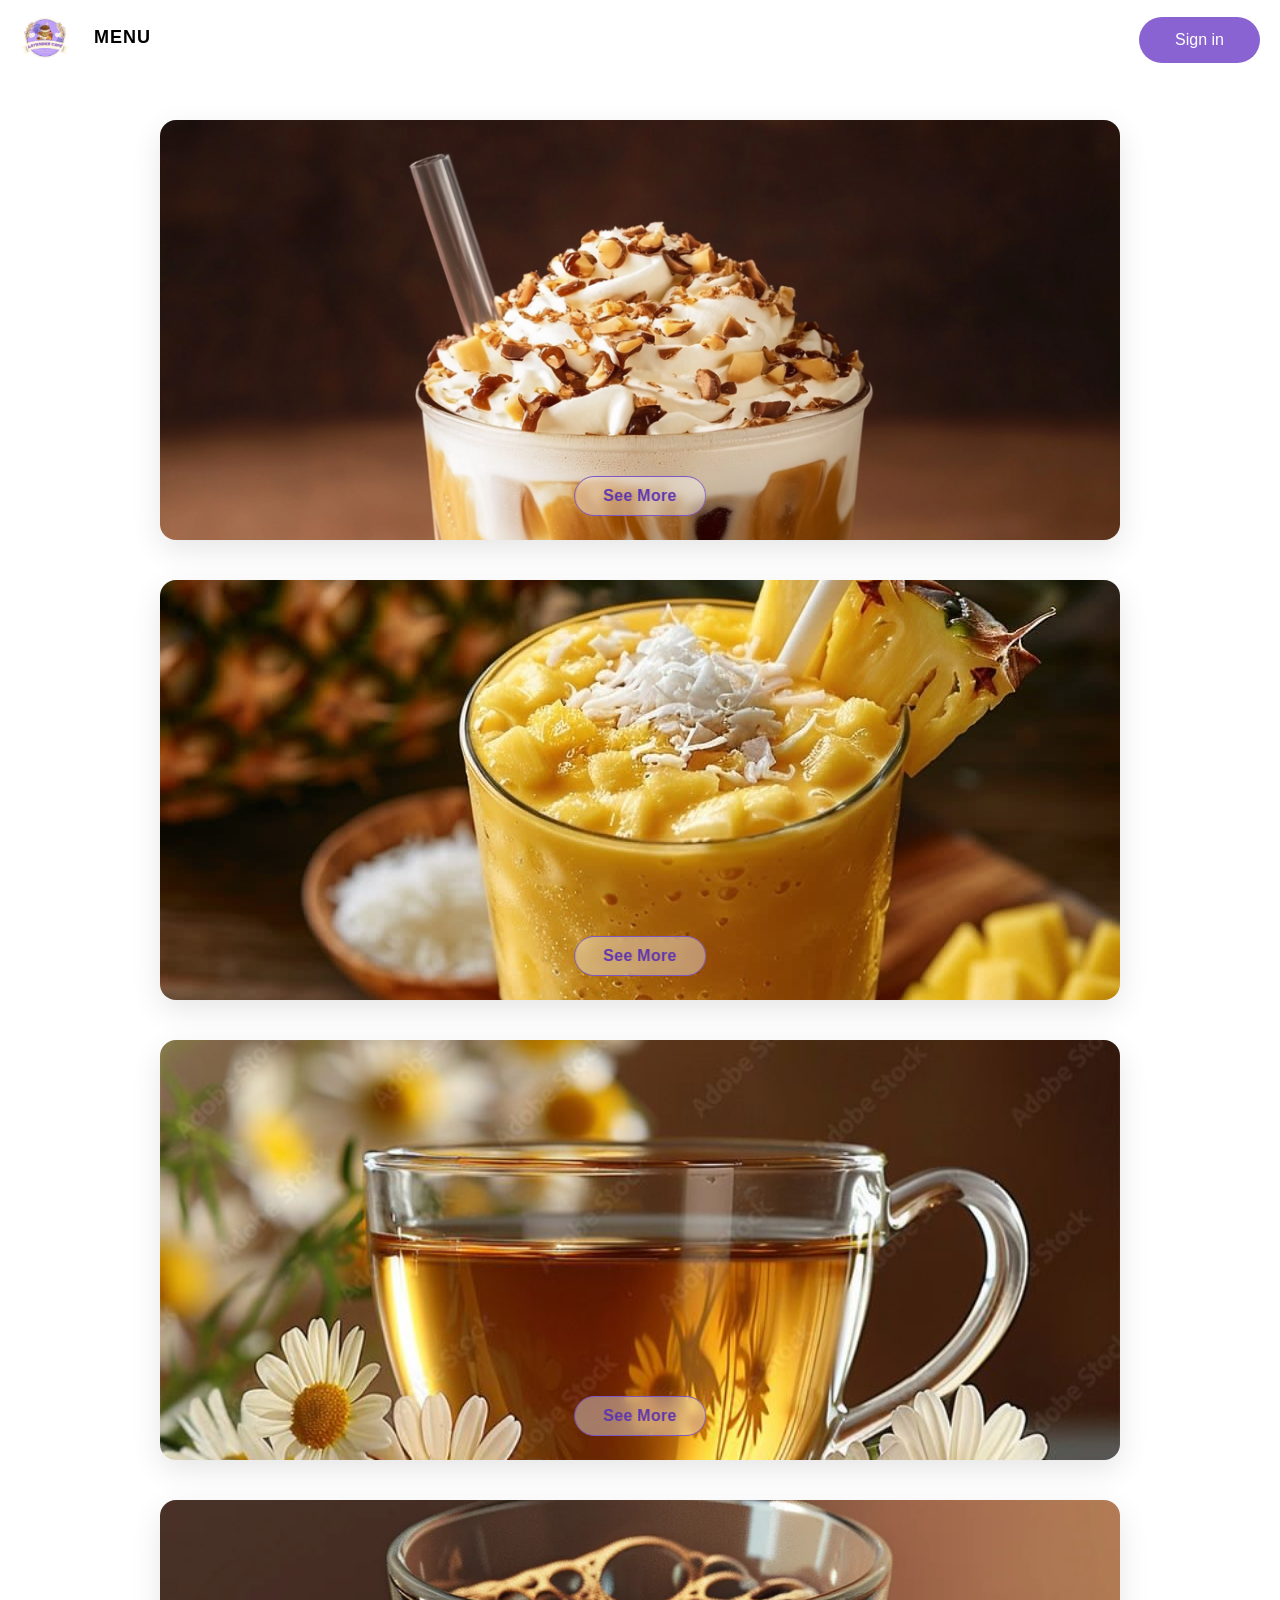
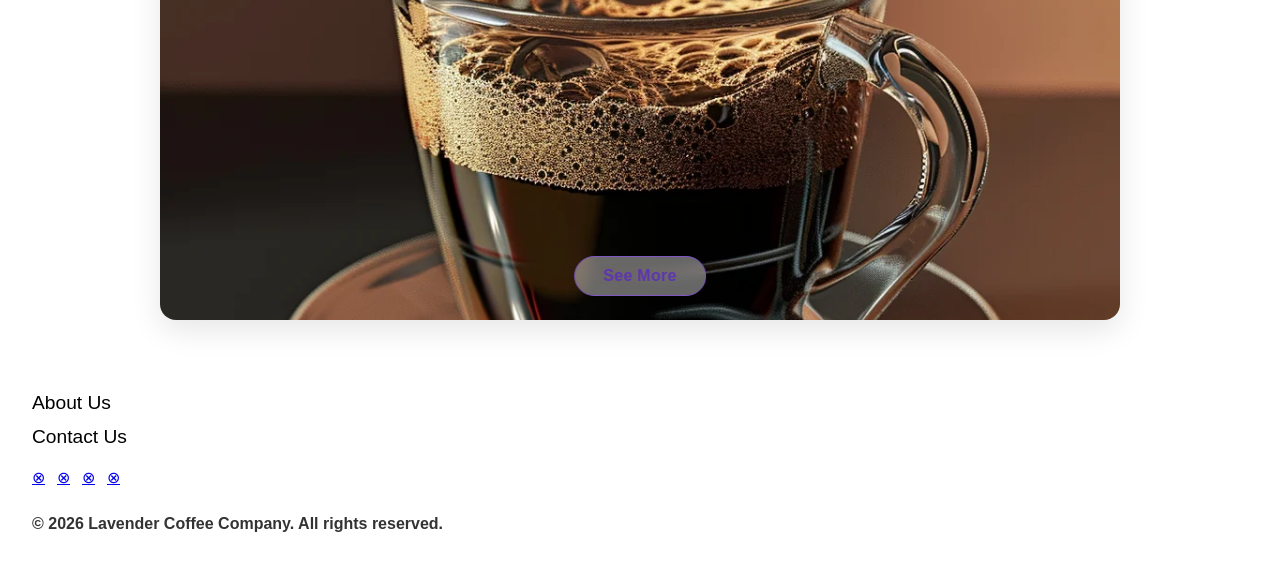
==== HTML/index.html @ 545b3971 "organized files" ====
<!DOCTYPE html>
<html lang="en">
<head>
    <meta charset="UTF-8">
    <meta name="viewport" content="width=device-width, initial-scale=1.0">
    <title>Document</title>
    <link rel="stylesheet" href="styles.css">
    <script src="site-header.js" defer></script>
    <script src="site-footer.js" defer></script>
</head>
<body>
  <site-header></site-header>

  <div class="content">

        <div class="hero-card">
            <img src="images/iced hazelnut latte.png" class="hero-image img-1" alt="Iced Coffee">
            <a href="menu.html#2_" class="overlay-btn">See More</a>
        </div>

        <div class="hero-card">
            <img src="images/Pineapple Smoothie.jpg" class="hero-image img-2" alt="Smoothies">
            <a href="menu.html#4_" class="overlay-btn">See More</a>
        </div>

        <div class="hero-card">
            <img src="images/Chamomile Tea.jpg" class="hero-image img-3" alt="Tea">
            <a href="menu.html#5_" class="overlay-btn">See More</a>
        </div>

        <div class="hero-card">
            <img src="images/americano.webp" class="hero-image img-4" alt="Coffee">
            <a href="menu.html#3_" class="overlay-btn">See More</a>
        </div>
  </div>

  <site-footer></site-footer>

</body>
</html>
---- HTML/styles.css ----
/* ==========================================
   BASE STYLES
   ========================================== */
* {
  margin: 0;
  padding: 0;
  box-sizing: border-box;
  font-family: Arial, sans-serif;
}

body {
  background-color: #ffffff;
  color: #333333;
  min-height: 100vh;
  display: flex;
  flex-direction: column;
}

site-header {
  display: block;
  width: 100;
}

site-footer {
  display: block;
  width: 100%;
  margin-top: auto;
}

.container, 
.content, 
.about-container, 
.contact-page-wrapper, 
.login-container {
  flex: 1;
}

/* ==========================================
    NAVBAR & FOOTER
   ========================================== */
.navbar {
  display: flex;
  align-items: center;
  justify-content: flex-start;
  width: 100%;            
  min-height: 80px;
  padding: 10px 20px;           
}

.nav-left {
  display: flex;
  align-items: center;
  gap: 1.5rem;
}

.nav-right {
  margin-left: auto;
}

.logo {
  height: 50px; 
  width: auto;
}

.menu-btn {
  position: relative;
  background: none;
  border: none;
  font-size: 18px;
  font-weight: 700;
  cursor: pointer;
  text-decoration: none;
  color: #000000;
  padding-bottom: 6px;
  letter-spacing: 1px;
  display: inline-block;
  transition: color 0.2s ease;
}

.menu-btn:hover {
  color: #8a63d2;
}

.menu-btn.active::after {
  content: "";
  position: absolute;
  bottom: 0;
  left: 0;
  width: 100%;
  height: 4px;
  background-color: #8a63d2;
  border-radius: 2px 2px 0 0;
}

.sign-in-btn {
  background-color: #8a63d2; 
  color: #ffffff;
  padding: 14px 36px;
  border-radius: 50px;     
  text-decoration: none;
  font-weight: 500;
  font-size: 16px;
  display: inline-block;
}

/* Footer */
.footer {
  width: 100%;
  padding: 2rem;
  display: flex;
  flex-direction: column;
  gap: 1.25rem;  
}

.footer-nav {
  display: flex;
  flex-direction: column;
  align-items: flex-start;
  gap: 0.75rem;
}

.footer-nav a {
  font-size: 1.2rem;
  text-decoration: none;
  color: #000000;
}

.social {
  display: flex;
  flex-direction: column;
  align-items: flex-start;
  gap: 0.5rem;
}

.social-icons {
  display: flex;
  gap: 0.75rem;
}

.copyright {
  font-size: 1.0rem;
  font-weight: 600;
  margin-top: 0.5rem;
  font-family: sans-serif;
}


/* ==========================================
    HOME PAGE 
   ========================================== */
.content {
  width: 100%;
  max-width: 1000px;
  margin: 40px auto; 
  padding: 0 20px;
  display: flex;
  flex-direction: column;
  align-items: center;    
  gap: 40px;
}

.hero-card {
  position: relative;
  width: 100%;
  display: flex;
  align-items: center;
  justify-content: center;
}

.hero-image {
 width: 100%;
  height: 420px;
  object-fit: cover;
  display: block;
  border-radius: 16px;
  box-shadow: 0 10px 30px rgba(0, 0, 0, 0.1);
  transition: transform 0.4s ease, box-shadow 0.4s ease;
}

.overlay-btn {
  position: absolute;
  bottom: 24px;                 
  left: 50%;
  transform: translateX(-50%);   
  display: inline-block;
  padding: 10px 28px;
  border: 1.5px solid #7E57C2;   
  color: #5E35B1;                
  background-color: rgba(255, 255, 255, 0.4);
  backdrop-filter: blur(4px);
  border-radius: 50px;
  text-decoration: none;
  font-weight: 700;
  font-size: 1rem;
  letter-spacing: 0.3px;
  transition: opacity 0.3s ease, background-color 0.3s ease;
  z-index: 2;
}

.overlay-btn:hover {
  opacity: 0.75;
  background-color: rgba(255, 255, 255, 0.88);
}

.img-1 { 
  object-position: top; 
}

.img-2 { 
  object-position: 50% 30%; 
}

.img-3 { 
  object-position: center; 
}

.img-4 { 
  object-position: 50% 30%; 
}


/* ==========================================
   LOGIN PAGE
   ========================================== */
.login-page-body {
  background-color: #f4f4f4;
  display: flex;
  flex-direction: column;
  min-height: 100vh;
  margin: 0;
}

.login-container {
  flex: 1;
  display: flex;
  align-items: center;
  justify-content: center;
  padding: 40px 20px;
}

.login-wrapper {
  width: 100%;
  max-width: 500px;
}

.back-link {
  display: inline-block;
  color: #967BB6;
  text-decoration: none;
  font-weight: 700;
  font-size: 0.95rem;
  margin-bottom: 24px;
  transition: color 0.2s ease;
}

.back-link:hover {
  color: #7E57C2;
}

.login-heading {
  text-align: center;
  font-size: 1.5rem;
  font-weight: 700;
  color: #000000;
  margin-bottom: 30px;
  letter-spacing: -0.2px;
}

.form-container {
  background-color: #333333;
  padding: 40px;
  width: 100%;
  border-radius: 12px;
}

.input-group {
  margin-bottom: 18px;
}

.input-group input {
  width: 100%;
  padding: 12px 20px;
  font-size: 15px;
  color: #333333;
  box-sizing: border-box;
  border-radius: 25px;
  border: 1px solid #ccc;
}

.input-group input::placeholder {
  color: #555555;
}

.button-group {
  display: flex;
  justify-content: flex-end;
}

.btn-submit {
  background: linear-gradient(to bottom, #967BB6 0%, #7E57C2 100%);
  color: #ffffff;
  font-size: 18px;
  font-weight: bold;
  padding: 10px 24px;
  border: 1px solid #967BB6;
  border-radius: 25px;
  cursor: pointer;
  transition: background 0.2s;
}

.btn-submit:hover {
  background: linear-gradient(to bottom, #7E57C2 100%);
}

.btn-submit:active {
  transform: translateY(1px);
  box-shadow: inset 0 2px 4px rgba(0, 0, 0, 0.4);
}


/* ==========================================
    MENU PAGE
   ========================================== */
.container {
  display: flex;
  width: 100%;
  max-width: 1200px;
  margin: 0 auto;
  padding: 20px;
  gap: 60px;
}

.sidebar {
  width: 220px;
  flex-shrink: 0;
}

.sidebar h2 {
  font-size: 1.1rem;
  margin: 24px 0 12px 0;
  color: #000;
}

.category-list {
  list-style: none;
}

.category-list li {
  margin-bottom: 12px;
}

.category-list a {
  text-decoration: none;
  color: #6b6b6b;
  font-size: 1.3rem;
  transition: color 0.2s;
}

.category-list a:hover,
.category-list a.active {
  color: #000;
}

.main-content {
  flex-grow: 1;
}

.drinks {
  color: #6b6b6b;
  font-size: 0.9rem;
  margin-bottom: 8px;
}

.drinks span {
  color: #000;
  font-weight: bold;
}

.content-header h1 {
  font-size: 2rem;
  margin-bottom: 32px;
}

.product-grid {
  display: grid;
  grid-template-columns: repeat(4, 1fr);
  gap: 32px 20px;
}

.product-card {
  display: flex;
  flex-direction: column;
  align-items: center;
  text-align: center;
  cursor: pointer;
}

.image-wrapper {
  width: 140px;
  height: 140px;
  border-radius: 50%;
  display: flex;
  align-items: center;
  justify-content: center;
  margin-bottom: 16px;
  overflow: hidden;
}

.image-wrapper img {
  width: 100%;
  height: 100%;
  object-fit: cover;
  transition: transform 0.3s ease;
}

.product-card:hover .image-wrapper img {
  transform: scale(1.08);
}

.product-title {
  width: 100%;
  max-width: 140px;
  text-align: center;
  font-size: 1rem;
  font-weight: 500;
  color: #212121;
  line-height: 1.3;
}

.product-modal-overlay {
  display: flex;
  pointer-events: none;
  position: fixed;
  top: 0;
  left: 0;
  width: 100%;
  height: 100%;
  background-color: rgba(0, 0, 0, 0.6);
  z-index: 1000;
  align-items: center;
  justify-content: center;
  opacity: 0;
  transition: opacity 0.25s ease-in-out, visibility 0.25s ease-in-out;
}

.product-modal-overlay.active {
  display: flex;
  pointer-events: auto;
  opacity: 1;
}

.product-modal {
  background-color: #ffffff;
  width: 90%;
  max-width: 750px;
  border-radius: 4px;
  display: flex;
  position: relative;
  box-shadow: 0 4px 24px rgba(0, 0, 0, 0.2);
  overflow: hidden;
  transform: scale(0.95);
  transition: transform 0.25s cubic-bezier(0.2, 0.8, 0.2, 1);
}

.product-modal-overlay.active .product-modal {
  transform: scale(1);
}

.modal-close-btn {
  position: absolute;
  top: 16px;
  right: 20px;
  background: none;
  border: none;
  font-size: 32px;
  cursor: pointer;
  color: #1a1a1a;
  z-index: 10;
  line-height: 1;
}

.modal-left {
  width: 45%;
  background-color: #967BB6;
  display: flex;
  align-items: center;
  justify-content: center;
  padding: 50px 30px;
}

.modal-left img {
  width: 100%;
  max-height: 340px;
  object-fit: contain;
}

.modal-right {
  width: 55%;
  padding: 50px 36px;
  display: flex;
  flex-direction: column;
  justify-content: flex-start;
}

.modal-title {
  font-size: 1.8rem;
  font-weight: 700;
  color: #000000;
  margin-bottom: 6px;
}

.modal-calories {
  font-size: 0.95rem;
  color: #6b6b6b;
  margin-bottom: 16px;
  display: flex;
  align-items: center;
  gap: 4px;
}

.info-icon {
  font-size: 0.85rem;
  color: #6b6b6b;
  cursor: pointer;
}

.modal-description {
  font-size: 0.95rem;
  color: #333333;
  line-height: 1.5;
}

.sidebar .category-list + .category-list {
  margin-top: 36px;
}


/* ==========================================
   CONTACTS PAGE
   ========================================== */
.contact-page-wrapper {
  min-height: calc(100vh - 80px);
  display: flex;
  align-items: center;
  justify-content: center;
  background-color: #ffffff;
  padding: 20px;
}

.contact-card {
  width: 100%;
  max-width: 480px;
  display: flex;
  flex-direction: column;
}

.title {
  font-size: 2.2rem;
  font-weight: 300;
  color: #1a1a1a;
  margin-bottom: 8px;
}

.title span {
  font-weight: 700;
}

.email-text {
  color: #8c82b5;
  font-size: 1rem;
  margin-bottom: 28px;
}

.contact-form {
  display: flex;
  flex-direction: column;
  gap: 16px;
}

.form-input,
.form-textarea {
  width: 100%;
  padding: 14px 16px;
  border: 1.5px solid #2d2d2d;
  border-radius: 2px;
  font-size: 1rem;
  color: #1a1a1a;
  background-color: #ffffff;
  outline: none;
}

.form-input::placeholder,
.form-textarea::placeholder {
  color: #a0a0a0;
}

.form-input:focus,
.form-textarea:focus {
  border-color: #000000;
}

.form-textarea {
  min-height: 140px;
  resize: vertical;
}

.submit-btn {
  align-self: flex-start;
  padding: 12px 32px;
  border: 1.5px solid #2d2d2d;
  background-color: #ffffff;
  color: #1a1a1a;
  font-size: 0.95rem;
  font-weight: 600;
  cursor: pointer;
  border-radius: 2px;
  transition: all 0.2s ease;
}

.submit-btn:hover {
  background-color: #1a1a1a;
  color: #ffffff;
}


/* ==========================================
   ABOUT PAGE
   ========================================== */
.about-container {
  width: 100%;
  max-width: 1000px;
  margin: 0 auto;
  display: flex;
  flex-direction: column;
  align-items: center;
}

.image-section {
  margin-top: 20px;
  display: flex;
  justify-content: center;
  width: 100%;
  margin-bottom: 20px;
}

.image-section img {
  width: 100%;
  height: auto;
  display: block;
}

.text-section {
  width: 100%;
  text-align: center;
  padding: 40px 20px 60px 20px;
}

.text-section h2 {
  font-size: 2.5rem;
  font-weight: 400;
  margin-bottom: 24px;
  letter-spacing: 1px;
}

.text-section p {
  font-size: 1.2rem;
  font-weight: 400;
  color: #333;
}
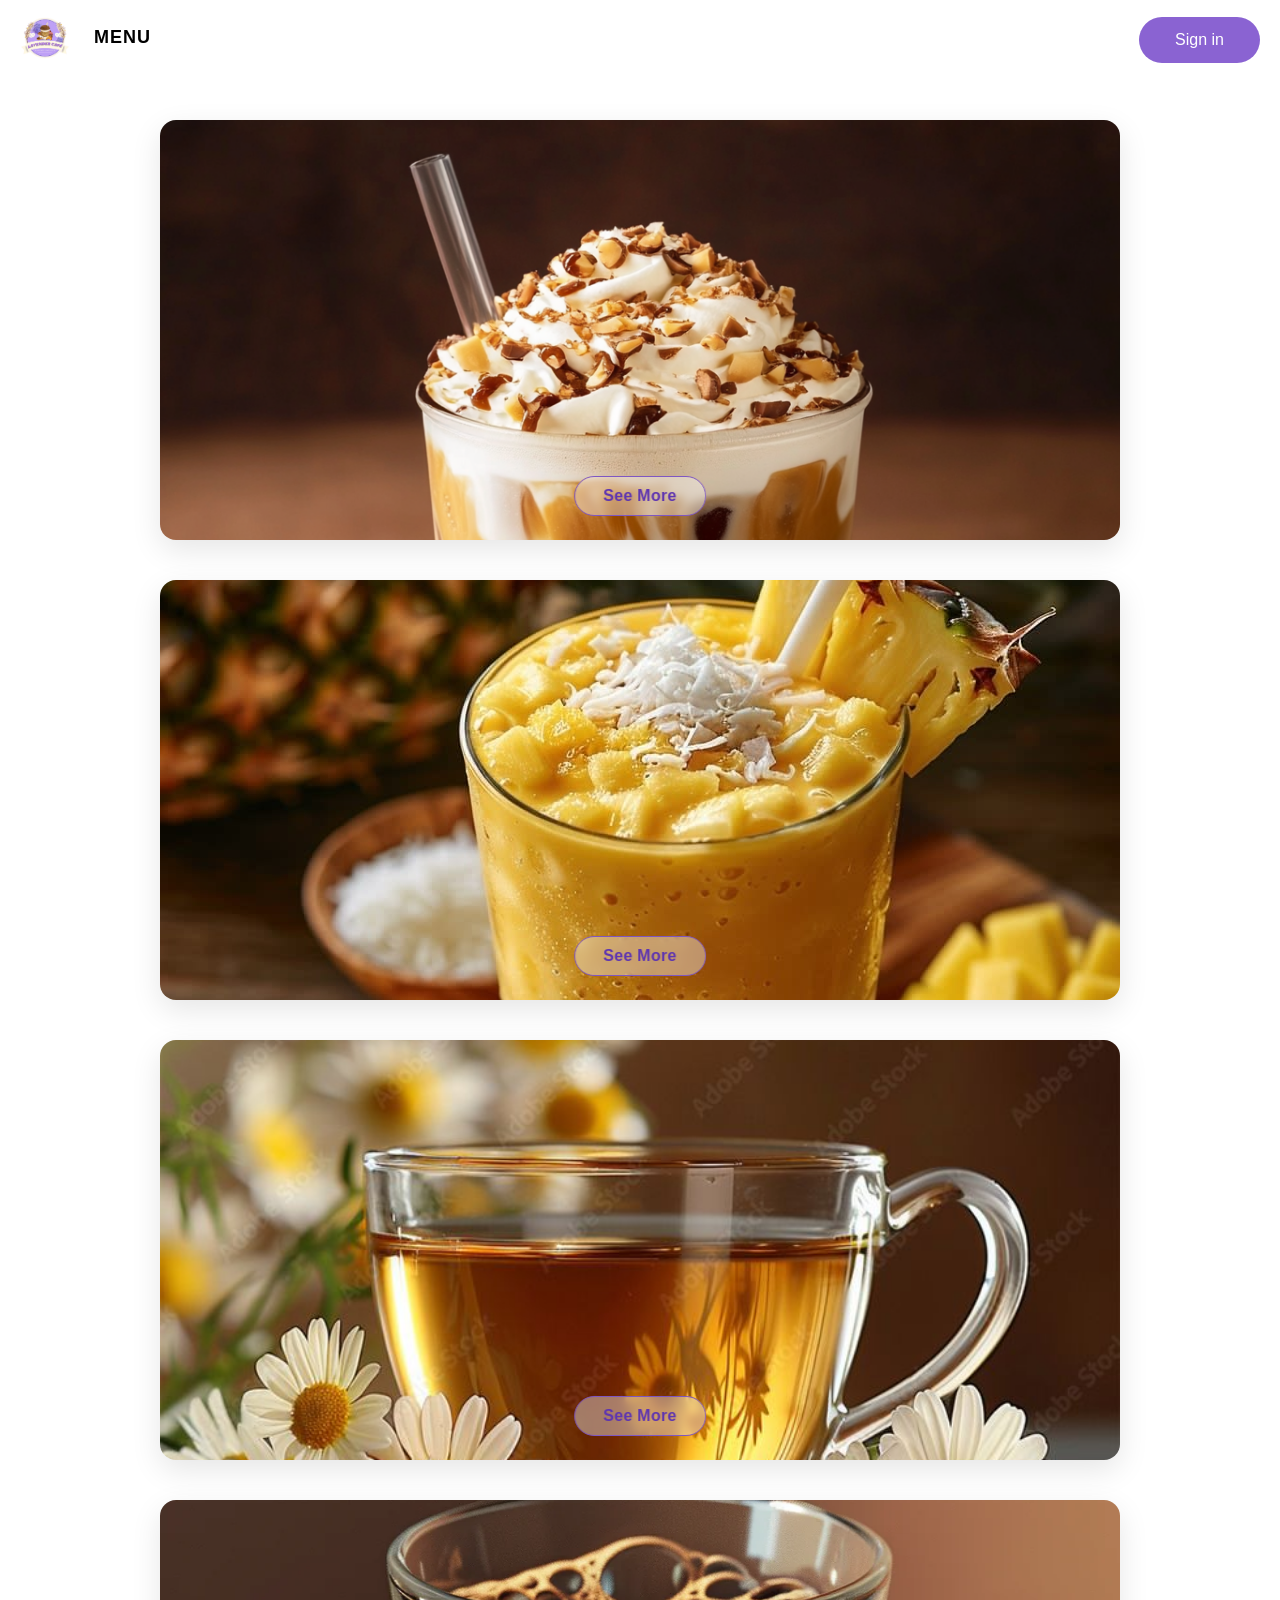
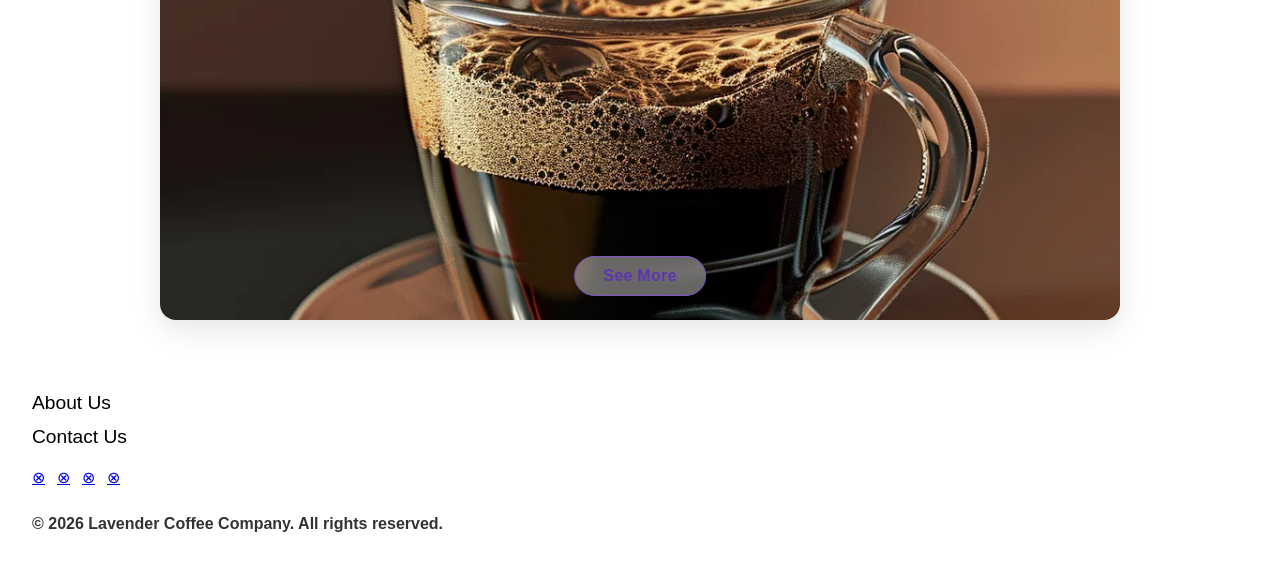
==== commit db1a18ff: "added shopping cart logo" ====
--- a/HTML/index.html
+++ b/HTML/index.html
@@ -3,7 +3,7 @@
 <head>
     <meta charset="UTF-8">
     <meta name="viewport" content="width=device-width, initial-scale=1.0">
-    <title>Document</title>
+    <title>Lavenders Cafe</title>
     <link rel="stylesheet" href="styles.css">
     <script src="site-header.js" defer></script>
     <script src="site-footer.js" defer></script>
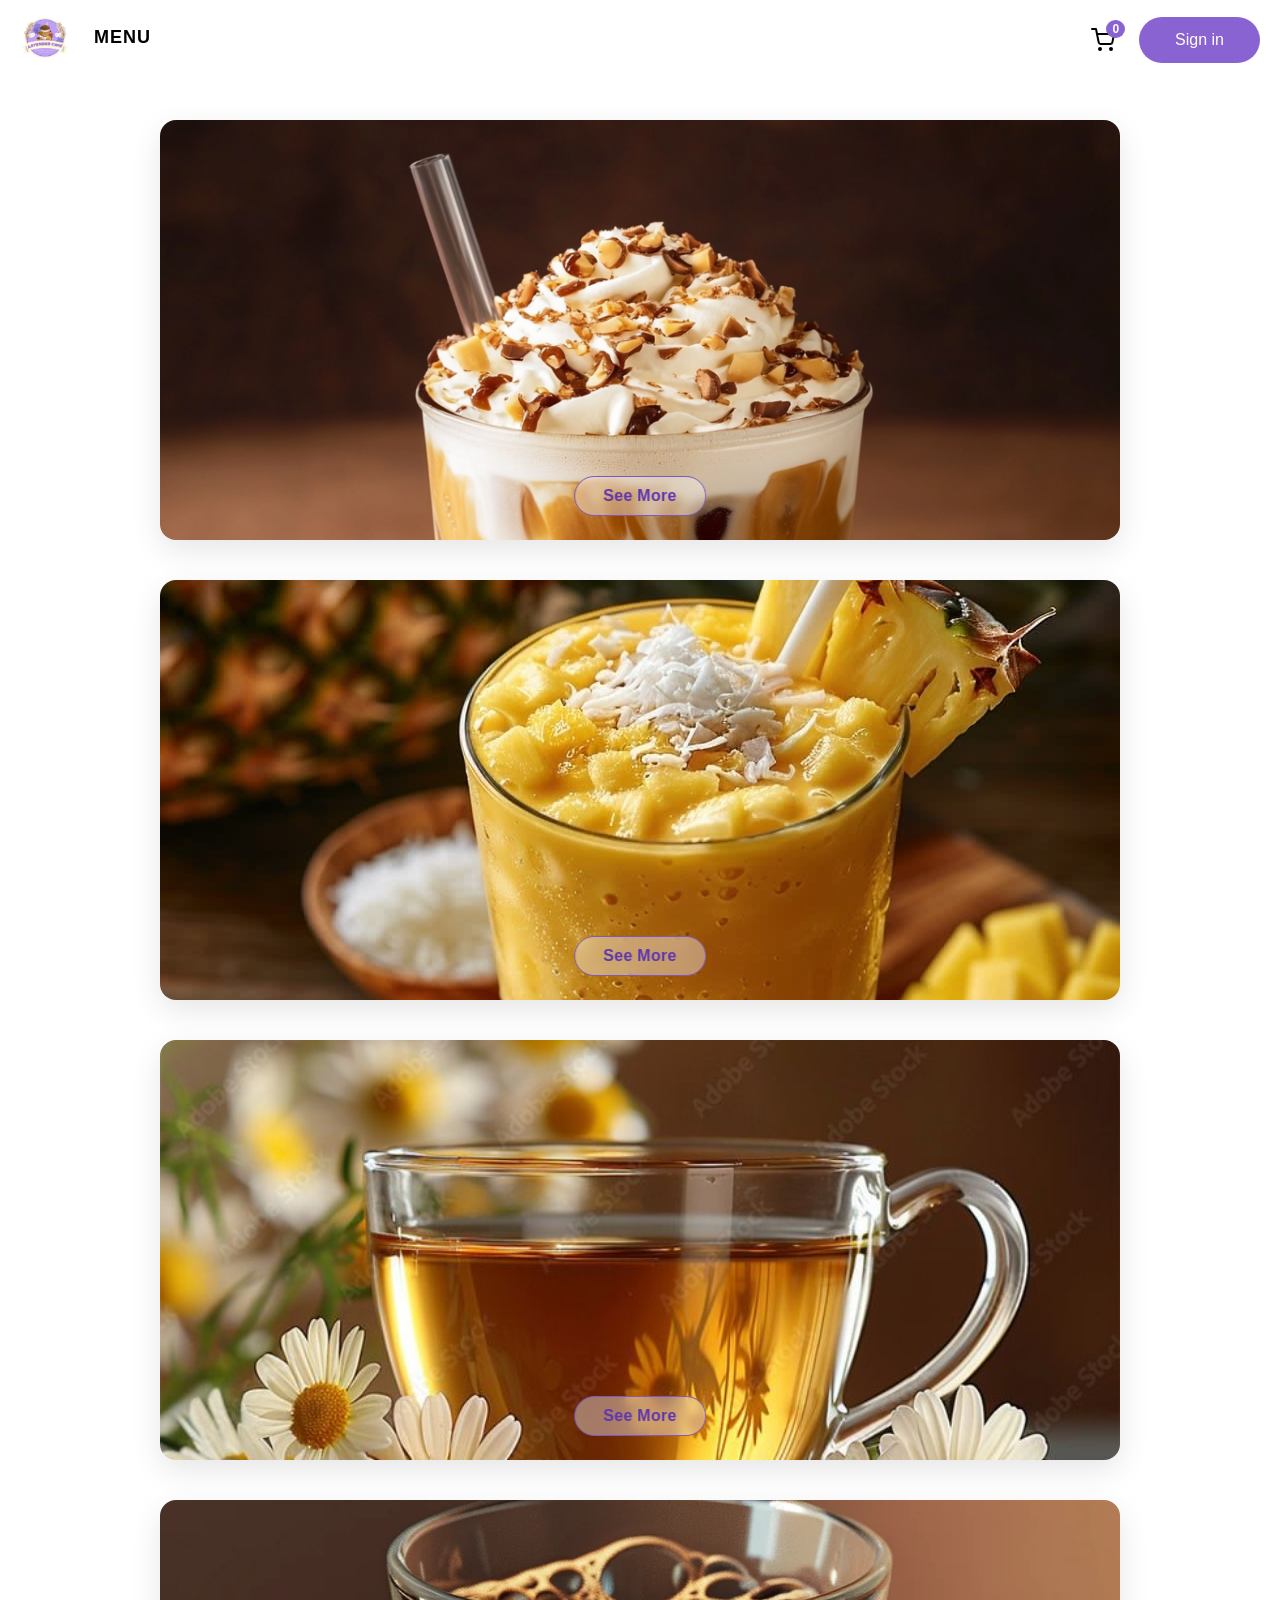
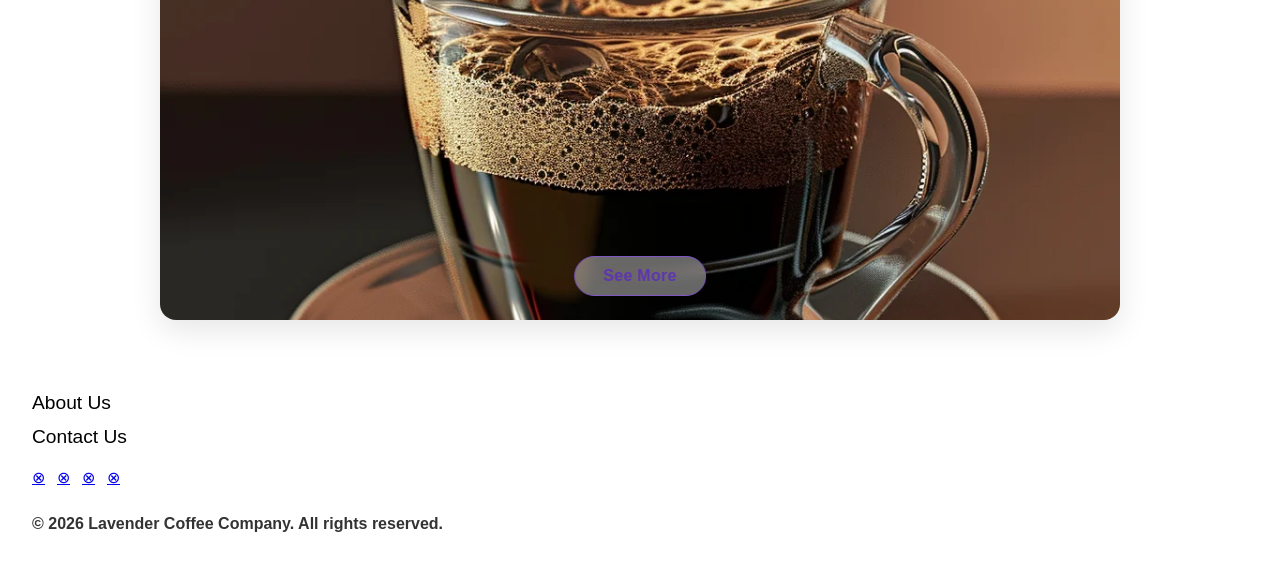
==== commit ab06e9c4: "added documentation" ====
--- a/HTML/index.html
+++ b/HTML/index.html
@@ -9,32 +9,38 @@
     <script src="site-footer.js" defer></script>
 </head>
 <body>
+  <!-- Custom Web Component Navigation Header -->
   <site-header></site-header>
 
+  <!-- Main Home Content Container Housing Featured Hero Cards -->
   <div class="content">
 
+        <!-- Hero Card 1: Iced Coffee Category Feature with Glassmorphic Overlay Button -->
         <div class="hero-card">
             <img src="images/iced hazelnut latte.png" class="hero-image img-1" alt="Iced Coffee">
             <a href="menu.html#2_" class="overlay-btn">See More</a>
         </div>
 
+        <!-- Hero Card 2: Smoothies Category Feature with Link to Menu Section -->
         <div class="hero-card">
             <img src="images/Pineapple Smoothie.jpg" class="hero-image img-2" alt="Smoothies">
             <a href="menu.html#4_" class="overlay-btn">See More</a>
         </div>
 
+        <!-- Hero Card 3: Tea Category Feature with Link to Menu Section -->
         <div class="hero-card">
             <img src="images/Chamomile Tea.jpg" class="hero-image img-3" alt="Tea">
             <a href="menu.html#5_" class="overlay-btn">See More</a>
         </div>
 
+        <!-- Hero Card 4: Hot Coffee Category Feature with Link to Menu Section -->
         <div class="hero-card">
             <img src="images/americano.webp" class="hero-image img-4" alt="Coffee">
             <a href="menu.html#3_" class="overlay-btn">See More</a>
         </div>
   </div>
 
+  <!-- Custom Web Component Footer -->
   <site-footer></site-footer>
-
 </body>
 </html>
--- a/HTML/styles.css
+++ b/HTML/styles.css
@@ -1,13 +1,16 @@
 /* ==========================================
    BASE STYLES
    ========================================== */
-* {
+
+/* Universal Reset: Standardize margins, padding, box sizing, and default typography */
+ * {
   margin: 0;
   padding: 0;
   box-sizing: border-box;
   font-family: Arial, sans-serif;
 }
 
+/* Page Body Layout: footer architecture using Flexbox column layout */
 body {
   background-color: #ffffff;
   color: #333333;
@@ -16,17 +19,19 @@
   flex-direction: column;
 }
 
+/* Custom Web Component wrappers set as block elements */
 site-header {
   display: block;
-  width: 100;
+  width: 100%;
 }
 
 site-footer {
   display: block;
   width: 100%;
-  margin-top: auto;
-}
-
+  margin-top: auto; /* Push footer to the bottom of the viewport */
+}
+
+/* Page containers expanding flexibly within body */
 .container, 
 .content, 
 .about-container, 
@@ -38,6 +43,8 @@
 /* ==========================================
     NAVBAR & FOOTER
    ========================================== */
+
+/* Navigation Header Bar */
 .navbar {
   display: flex;
   align-items: center;
@@ -53,7 +60,36 @@
   gap: 1.5rem;
 }
 
+/* Cart Icon Button & Badge Positioning */
+.cart-btn {
+  position: relative;
+  display: flex;
+  align-items: center;
+  justify-content: center;
+  text-decoration: none;
+  color: #000000;
+  padding: 8px;
+}
+
+/* Dynamic Counter Badge over Cart Icon */
+.cart-badge {
+  position: absolute;
+  top: 0;
+  right: -2px;
+  background-color: #8a63d2;
+  color: #ffffff;
+  font-size: 0.75rem;
+  font-weight: bold;
+  border-radius: 50%;
+  padding: 2px 6px;
+  min-width: 18px;
+  text-align: center;
+}
+
 .nav-right {
+  display: flex;
+  align-items: center;
+  gap: 16px;
   margin-left: auto;
 }
 
@@ -62,6 +98,7 @@
   width: auto;
 }
 
+/* Active Nav Link Underline Styling */
 .menu-btn {
   position: relative;
   background: none;
@@ -148,6 +185,8 @@
 /* ==========================================
     HOME PAGE 
    ========================================== */
+
+/* Styling layout for Home Page */
 .content {
   width: 100%;
   max-width: 1000px;
@@ -177,6 +216,7 @@
   transition: transform 0.4s ease, box-shadow 0.4s ease;
 }
 
+/* Glassmorphic Overlay Button */
 .overlay-btn {
   position: absolute;
   bottom: 24px;                 
@@ -202,6 +242,7 @@
   background-color: rgba(255, 255, 255, 0.88);
 }
 
+/* Object Position Tweaks for Image Alignment */
 .img-1 { 
   object-position: top; 
 }
@@ -222,6 +263,8 @@
 /* ==========================================
    LOGIN PAGE
    ========================================== */
+
+/* Full-height layout styling specific to the login page body */
 .login-page-body {
   background-color: #f4f4f4;
   display: flex;
@@ -230,6 +273,7 @@
   margin: 0;
 }
 
+/* Centered container wrapper for the login card/form */
 .login-container {
   flex: 1;
   display: flex;
@@ -243,6 +287,7 @@
   max-width: 500px;
 }
 
+/* Back navigation link styling */
 .back-link {
   display: inline-block;
   color: #967BB6;
@@ -257,6 +302,7 @@
   color: #7E57C2;
 }
 
+/* Login form title heading */
 .login-heading {
   text-align: center;
   font-size: 1.5rem;
@@ -266,6 +312,7 @@
   letter-spacing: -0.2px;
 }
 
+/* Dark-themed background container for login inputs */
 .form-container {
   background-color: #333333;
   padding: 40px;
@@ -277,6 +324,7 @@
   margin-bottom: 18px;
 }
 
+/* Rounded form input fields */
 .input-group input {
   width: 100%;
   padding: 12px 20px;
@@ -296,6 +344,7 @@
   justify-content: flex-end;
 }
 
+/* Primary gradient submit button */
 .btn-submit {
   background: linear-gradient(to bottom, #967BB6 0%, #7E57C2 100%);
   color: #ffffff;
@@ -321,6 +370,8 @@
 /* ==========================================
     MENU PAGE
    ========================================== */
+
+/* Main container layout for sidebar and products */
 .container {
   display: flex;
   width: 100%;
@@ -349,6 +400,7 @@
   margin-bottom: 12px;
 }
 
+/* Category sidebar links */
 .category-list a {
   text-decoration: none;
   color: #6b6b6b;
@@ -381,6 +433,7 @@
   margin-bottom: 32px;
 }
 
+/* 4-column CSS Grid for product item cards */
 .product-grid {
   display: grid;
   grid-template-columns: repeat(4, 1fr);
@@ -395,6 +448,7 @@
   cursor: pointer;
 }
 
+/* Circular image wrapper for menu items */
 .image-wrapper {
   width: 140px;
   height: 140px;
@@ -427,6 +481,7 @@
   line-height: 1.3;
 }
 
+/* Product Detail Modal Overlay */
 .product-modal-overlay {
   display: flex;
   pointer-events: none;
@@ -449,6 +504,7 @@
   opacity: 1;
 }
 
+/* Modal dialog container */
 .product-modal {
   background-color: #ffffff;
   width: 90%;
@@ -466,6 +522,7 @@
   transform: scale(1);
 }
 
+/* Modal close button */
 .modal-close-btn {
   position: absolute;
   top: 16px;
@@ -479,6 +536,7 @@
   line-height: 1;
 }
 
+/* Left side panel of the modal containing the product image */
 .modal-left {
   width: 45%;
   background-color: #967BB6;
@@ -494,6 +552,7 @@
   object-fit: contain;
 }
 
+/* Right side panel of the modal containing details, pricing, and controls */
 .modal-right {
   width: 55%;
   padding: 50px 36px;
@@ -509,35 +568,75 @@
   margin-bottom: 6px;
 }
 
-.modal-calories {
-  font-size: 0.95rem;
-  color: #6b6b6b;
-  margin-bottom: 16px;
-  display: flex;
-  align-items: center;
-  gap: 4px;
-}
-
-.info-icon {
-  font-size: 0.85rem;
-  color: #6b6b6b;
-  cursor: pointer;
-}
-
 .modal-description {
   font-size: 0.95rem;
   color: #333333;
   line-height: 1.5;
 }
 
+/* Sidebar category list spacing utility */
 .sidebar .category-list + .category-list {
   margin-top: 36px;
+}
+
+.modal-price {
+  font-size: 1.4rem;
+  font-weight: 700;
+  color: #7E57C2;
+  margin: 16px 0 12px 0;
+}
+
+/* Quantity selection container layout */
+.modal-quantity-container {
+  display: flex;
+  align-items: center;
+  gap: 12px;
+  margin-bottom: 20px;
+}
+
+.quantity-control {
+  display: flex;
+  align-items: center;
+  border: 1px solid #ccc;
+  border-radius: 4px;
+}
+
+.quantity-control input {
+  width: 45px;
+  height: 32px;
+  text-align: center;
+  border: none;
+  font-size: 1rem;
+  font-weight: bold;
+}
+
+.qty-btn {
+  width: 32px;
+  height: 32px;
+  background-color: #f0f0f0;
+  border: none;
+  font-weight: bold;
+  cursor: pointer;
+}
+
+/* Add to cart action button */
+.btn-add-to-cart {
+  background: linear-gradient(to bottom, #967BB6 0%, #7E57C2 100%);
+  color: #ffffff;
+  font-size: 1rem;
+  font-weight: bold;
+  padding: 12px 24px;
+  border: none;
+  border-radius: 25px;
+  cursor: pointer;
 }
 
 
 /* ==========================================
    CONTACTS PAGE
    ========================================== */
+
+/* Main wrapper centering the contact card within the remaining viewport height */
 .contact-page-wrapper {
   min-height: calc(100vh - 80px);
   display: flex;
@@ -547,6 +646,7 @@
   padding: 20px;
 }
 
+/* Card container constraining the width of the contact form */
 .contact-card {
   width: 100%;
   max-width: 480px;
@@ -554,6 +654,7 @@
   flex-direction: column;
 }
 
+/* Heading title typography */
 .title {
   font-size: 2.2rem;
   font-weight: 300;
@@ -565,18 +666,21 @@
   font-weight: 700;
 }
 
+/* Sub-label text styling for email indicator */
 .email-text {
   color: #8c82b5;
   font-size: 1rem;
   margin-bottom: 28px;
 }
 
+/* Flexbox layout for vertical form arrangement */
 .contact-form {
   display: flex;
   flex-direction: column;
   gap: 16px;
 }
 
+/* Form text input and message text area shared styling */
 .form-input,
 .form-textarea {
   width: 100%;
@@ -594,16 +698,19 @@
   color: #a0a0a0;
 }
 
+/* Focus state border emphasis */
 .form-input:focus,
 .form-textarea:focus {
   border-color: #000000;
 }
 
+/* Multiline textarea styling with vertical resizing enabled */
 .form-textarea {
   min-height: 140px;
   resize: vertical;
 }
 
+/* Form submission button styling */
 .submit-btn {
   align-self: flex-start;
   padding: 12px 32px;
@@ -626,44 +733,603 @@
 /* ==========================================
    ABOUT PAGE
    ========================================== */
+
+/* Main container wrapper ensuring full width and consistent text color */
+.about-page {
+  width: 100%;
+  background-color: #ffffff;
+  color: #333333;
+}
+
+/* Hero banner section at the top of the About page */
+.about-hero {
+  background-color: #f7f5fa;
+  padding: 60px 20px;
+  text-align: center;
+  border-bottom: 1px solid #eae5f2;
+  margin-bottom: 40px;
+}
+
+/* Main title styling inside the hero section */
+.about-hero-content h1 {
+  font-size: 2.8rem;
+  font-weight: 700;
+  color: #1a1a1a;
+  margin-bottom: 12px;
+  letter-spacing: -0.5px;
+}
+
+/* Subtitle / tag-line typography below the hero title */
+.hero-subtitle {
+  font-size: 1.15rem;
+  color: #665588;
+  font-weight: 400;
+}
+
+/* Main content container limiting the maximum width and centering content */
 .about-container {
   width: 100%;
-  max-width: 1000px;
+  max-width: 900px;
   margin: 0 auto;
-  display: flex;
-  flex-direction: column;
-  align-items: center;
-}
-
-.image-section {
-  margin-top: 20px;
-  display: flex;
-  justify-content: center;
-  width: 100%;
+  padding: 0 20px 80px 20px;
+  display: flex;
+  flex-direction: column;
+  gap: 60px;
+}
+
+/* Base styling for individual content sections within the About page */
+.about-section {
+  width: 100%;
+  display: flex;
+  flex-direction: column;
+  gap: 20px;
+}
+
+/* Responsive image styling maintaining proportions */
+.about-section .image-section {
+  width: 100%;
+  margin: 0 0 16px 0;
+  border-radius: 12px;
+  overflow: hidden;
+  box-shadow: 0 8px 24px rgba(0, 0, 0, 0.08);
+}
+
+.about-section .image-section img {
+  width: 100%;
+  height: auto;
+  max-height: 450px;
+  object-fit: cover;
+  display: block;
+}
+
+/* Text block wrapper layout */
+.about-section .text-section {
+  width: 100%;
+  text-align: left;
+  padding: 0;
+}
+
+/* Specialized styling for the highlighted Mission Statement block */
+.mission-section .text-section {
+  text-align: center;
+  background-color: #faf8fc;
+  padding: 40px;
+  border-radius: 12px;
+  border-left: 5px solid #7E57C2;
+}
+
+.mission-section h2 {
+  color: #7E57C2;
+}
+
+.mission-section p {
+  font-size: 1.35rem;
+  font-style: italic;
+  color: #2c2c2c;
+  line-height: 1.6;
+}
+
+.text-section h2 {
+  font-size: 2rem;
+  font-weight: 700;
   margin-bottom: 20px;
-}
-
-.image-section img {
-  width: 100%;
-  height: auto;
-  display: block;
-}
-
-.text-section {
-  width: 100%;
-  text-align: center;
-  padding: 40px 20px 60px 20px;
-}
-
-.text-section h2 {
-  font-size: 2.5rem;
+  color: #1a1a1a;
+  letter-spacing: -0.3px;
+}
+
+.text-section p {
+  font-size: 1.1rem;
+  font-weight: 400;
+  color: #444444;
+  line-height: 1.7;
+  margin-bottom: 16px;
+}
+
+.offer-intro, .offer-outro {
+  font-size: 1.1rem;
+  color: #555555;
+  margin-bottom: 20px;
+}
+
+/* 3-column CSS Grid layout showcasing cafe offerings */
+.offer-grid {
+  display: grid;
+  grid-template-columns: repeat(3, 1fr);
+  gap: 24px;
+  margin: 24px 0;
+}
+
+/* Responsive breakpoint: Collapse offering grid to a single column on mobile screens */
+@media (max-width: 768px) {
+  .offer-grid {
+    grid-template-columns: 1fr;
+  }
+}
+
+/* Individual card styling for items listed in the offering grid */
+.offer-card {
+  background-color: #f9f8fc;
+  border: 1px solid #e2dbec;
+  border-radius: 10px;
+  padding: 24px;
+  text-align: left;
+  transition: transform 0.2s ease, box-shadow 0.2s ease;
+}
+
+/* Hover elevation effect for offering cards */
+.offer-card:hover {
+  transform: translateY(-4px);
+  box-shadow: 0 6px 16px rgba(126, 87, 194, 0.12);
+}
+
+.offer-card h3 {
+  font-size: 1.2rem;
+  font-weight: 700;
+  color: #7E57C2;
+  margin-bottom: 10px;
+}
+
+.offer-card p {
+  font-size: 0.95rem;
+  color: #555555;
+  line-height: 1.5;
+  margin: 0;
+}
+
+/* ==========================================
+   Checkout PAGE
+   ========================================== */
+
+/* Main container wrapper for the checkout view */
+.checkout-container {
+  max-width: 1100px;
+  width: 100%;
+  margin: 40px auto;
+  padding: 0 20px;
+}
+
+/* Warning card shown as a fallback when the user is not authenticated */
+.auth-warning-card {
+  text-align: center;
+  background: #ffffff;
+  padding: 40px 30px;
+  border-radius: 12px;
+  border: 1px solid #e0e0e0;
+  box-shadow: 0 4px 20px rgba(0, 0, 0, 0.05);
+  max-width: 480px;
+  margin: 60px auto;
+  display: flex;
+  flex-direction: column;
+  align-items: center;
+  gap: 16px;
+}
+
+.auth-warning-card h2 {
+  font-size: 1.6rem;
+  font-weight: 700;
+  color: #1a1a1a;
+  margin: 0;
+}
+
+.auth-warning-card p {
+  font-size: 1rem;
+  color: #555555;
+  margin: 0;
+  line-height: 1.4;
+}
+
+.auth-warning-card .btn-submit {
+  margin-top: 8px;
+  text-decoration: none;
+  display: inline-block;
+  padding: 12px 32px;
+  font-size: 1rem;
+}
+
+/* Two-column grid layout dividing the checkout form and the cart summary */
+.checkout-layout {
+  display: grid;
+  grid-template-columns: 1fr 380px;
+  gap: 80px;
+  align-items: start;
+}
+
+.checkout-main {
+  display: flex;
+  flex-direction: column;
+}
+
+.checkout-title {
+  font-size: 1.8rem;
+  font-weight: 400;
+  margin-bottom: 36px;
+  font-family: inherit;
+  color: #000000;
+}
+
+.section-heading {
+  font-size: 1.6rem;
   font-weight: 400;
   margin-bottom: 24px;
-  letter-spacing: 1px;
-}
-
-.text-section p {
+  color: #000000;
+}
+
+.sub-label {
+  font-size: 1rem;
+  color: #333;
+  margin-bottom: 10px;
+}
+
+/* Payment options vertical stacking container */
+.payment-options {
+  display: flex;
+  flex-direction: column;
+  gap: 12px;
+  margin-bottom: 30px;
+}
+
+.payment-option {
+  display: flex;
+  align-items: center;
+  gap: 10px;
+  font-weight: 500;
+  font-size: 0.95rem;
+}
+
+.privacy-note p {
+  font-size: 0.9rem;
+  color: #333;
+  line-height: 1.5;
+  max-width: 400px;
+}
+
+.checkout-summary {
+  display: flex;
+  flex-direction: column;
+}
+
+.summary-header {
+  display: flex;
+  justify-content: space-between;
+  align-items: center;
+  border-bottom: 1.5px solid #000000;
+  padding-bottom: 8px;
+  margin-bottom: 12px;
+}
+
+.edit-cart-link {
+  color: #000000;
+  text-decoration: underline;
+  font-size: 0.95rem;
+}
+
+.cart-items-list {
+  display: flex;
+  flex-direction: column;
+  gap: 16px;
+  min-height: 80px;
+}
+
+.cart-item-row {
+  display: flex;
+  justify-content: space-between;
+  align-items: flex-start;
+  font-size: 0.95rem;
+}
+
+.item-left {
+  display: flex;
+  flex-direction: column;
+  gap: 4px;
+}
+
+.item-name {
+  font-weight: 600;
+  text-transform: uppercase;
+}
+
+.item-qty-wrap {
+  display: flex;
+  align-items: center;
+  gap: 6px;
+  font-size: 0.85rem;
+  color: #555;
+}
+
+.qty-btn-sm {
+  width: 20px;
+  height: 20px;
+  border: 1px solid #ccc;
+  background: #fff;
+  border-radius: 3px;
+  cursor: pointer;
+  font-weight: bold;
+  line-height: 1;
+}
+
+.summary-divider {
+  border-bottom: 1.5px solid #000000;
+  margin: 24px 0 16px 0;
+}
+
+.subtotal-row {
+  display: flex;
+  justify-content: space-between;
+  font-size: 1.1rem;
+  font-weight: 500;
+}
+
+/* Nested indented container for specific e-wallet/card providers */
+.wallet-subcategories {
+  display: flex;
+  flex-direction: column;
+  gap: 10px;
+  margin-top: 10px;
+  margin-left: 24px;
+  padding-left: 12px;
+  border-left: 2px solid #e0e0e0;
+}
+
+.wallet-sub-option {
+  display: flex;
+  align-items: center;
+  gap: 10px;
+  font-size: 0.9rem;
+  color: #444444;
+  cursor: pointer;
+}
+
+/* Proceed payment action button */
+.btn-proceed-payment {
+  display: block;
+  width: 100%;
+  margin-top: 24px;
+  background: linear-gradient(to bottom, #967BB6 0%, #7E57C2 100%);
+  color: #ffffff;
+  font-size: 1rem;
+  font-weight: bold;
+  padding: 14px 20px;
+  border: none;
+  border-radius: 25px;
+  cursor: pointer;
+  text-align: center;
+  transition: background 0.2s, transform 0.1s;
+}
+
+.btn-proceed-payment:hover {
+  background: linear-gradient(to bottom, #7E57C2 100%);
+}
+
+.btn-proceed-payment:active {
+  transform: translateY(1px);
+}
+
+/* Payment input modal overlay container */
+.payment-modal-overlay {
+  display: none;
+  position: fixed;
+  top: 0;
+  left: 0;
+  width: 100%;
+  height: 100%;
+  background-color: rgba(0, 0, 0, 0.6);
+  z-index: 1000;
+  align-items: center;
+  justify-content: center;
+}
+
+.payment-modal-overlay.active {
+  display: flex;
+}
+
+.payment-modal {
+  background-color: #ffffff;
+  width: 90%;
+  max-width: 400px;
+  padding: 30px;
+  border-radius: 12px;
+  position: relative;
+  box-shadow: 0 4px 20px rgba(0, 0, 0, 0.2);
+  text-align: center;
+}
+
+.payment-modal h2 {
+  font-size: 1.4rem;
+  margin-bottom: 10px;
+}
+
+/* Success screen layout upon successful payment completion */
+.success-screen {
+  display: flex;
+  flex-direction: column;
+  align-items: center;
+  justify-content: center;
+  text-align: center;
+  padding: 80px 20px;
+  gap: 24px;
+  flex: 1;
+}
+
+.success-heading {
+  font-size: 3rem;
+  font-weight: 800;
+  color: #7E57C2;
+}
+
+.success-change-text {
+  font-size: 1.3rem;
+  font-weight: 600;
+  color: #333333;
+}
+
+/* Dashed receipt card styling to resemble a physical printout */
+.receipt-card {
+  background-color: #fafafa;
+  border: 1px dashed #b19cd9;
+  border-radius: 8px;
+  padding: 24px;
+  width: 100%;
+  max-width: 420px;
+  text-align: left;
+  box-shadow: 0 4px 12px rgba(0, 0, 0, 0.05);
+  margin: 10px 0;
+}
+
+.receipt-card h3 {
   font-size: 1.2rem;
-  font-weight: 400;
+  font-weight: 700;
+  text-align: center;
+  margin-bottom: 4px;
   color: #333;
+}
+
+.receipt-date {
+  font-size: 0.8rem;
+  text-align: center;
+  color: #666;
+  margin-bottom: 12px;
+}
+
+.receipt-divider {
+  border-bottom: 1px dashed #ccc;
+  margin: 10px 0;
+}
+
+.receipt-payment-method {
+  font-size: 0.85rem;
+  text-align: center;
+  font-weight: 600;
+  color: #555;
+  margin-bottom: 8px;
+}
+
+.receipt-items-list {
+  display: flex;
+  flex-direction: column;
+  gap: 8px;
+  max-height: 160px;
+  overflow-y: auto;
+}
+
+.receipt-item-row {
+  display: flex;
+  justify-content: space-between;
+  font-size: 0.9rem;
+  color: #333;
+}
+
+.receipt-summary-row {
+  display: flex;
+  justify-content: space-between;
+  font-size: 0.9rem;
+  margin-top: 6px;
+  color: #555;
+}
+
+.receipt-summary-row.change-row {
+  font-weight: bold;
+  color: #7E57C2;
+  font-size: 1rem;
+  margin-top: 10px;
+  border-top: 1px solid #eee;
+  padding-top: 8px;
+}
+
+/* Utility classes for handling conditional visibility */
+.u-hidden {
+  display: none !important;
+}
+
+.u-block {
+  display: block !important;
+}
+
+.modal-subtotal-text {
+  margin: 10px 0;
+  color: #555;
+}
+
+.modal-dynamic-container {
+  margin: 20px 0;
+  display: flex;
+  flex-direction: column;
+  gap: 12px;
+}
+
+.modal-input-field {
+  width: 100%;
+  padding: 12px 16px;
+  border: 1.5px solid #ccc;
+  border-radius: 25px;
+  font-size: 0.95rem;
+  outline: none;
+}
+
+.payment-error-msg {
+  color: red;
+  font-size: 0.9rem;
+  margin-bottom: 15px;
+}
+
+.btn-full-width {
+  width: 100%;
+}
+
+.receipt-phone,
+.receipt-ref {
+  font-size: 0.85rem;
+  text-align: center;
+  color: #555;
+  margin-bottom: 4px;
+}
+
+.receipt-ref {
+  margin-bottom: 8px;
+}
+
+.empty-cart-text {
+  color: #777;
+  font-style: italic;
+}
+
+.cart-item-spacing {
+  margin-bottom: 16px;
+}
+
+.item-unit-price {
+  font-size: 0.8rem;
+  color: #666;
+}
+
+.item-qty-wrap-margin {
+  margin-top: 4px;
+}
+
+.qty-number-bold {
+  font-weight: bold;
+  margin: 0 4px;
+}
+
+.item-total-bold {
+  font-weight: 600;
 }
